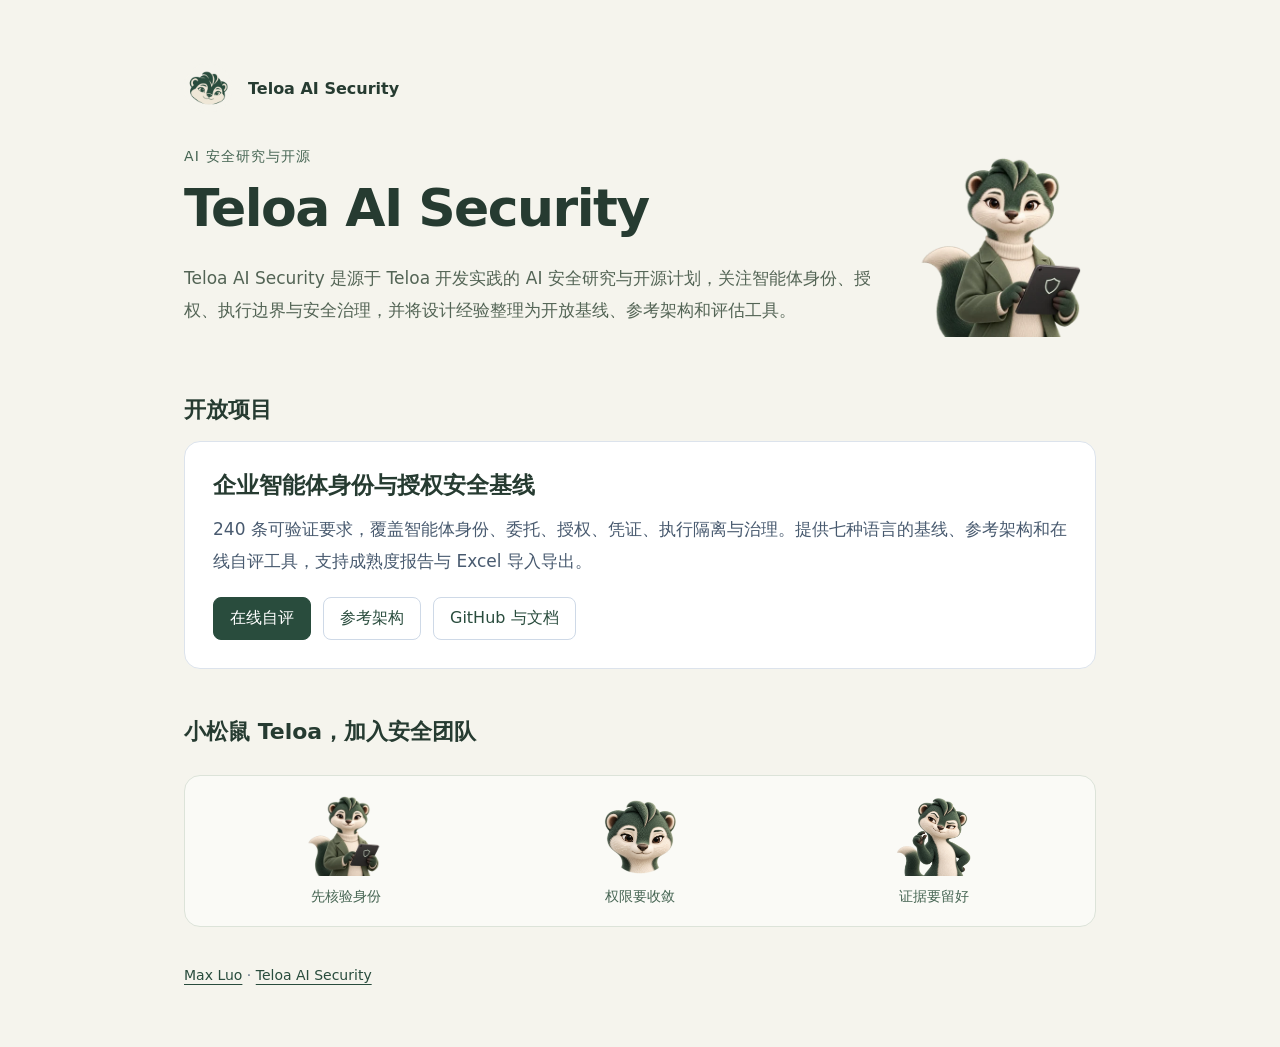
==== index.html @ 51317ce0 "Publish Teloa AI Security public homepage" ====
<!doctype html>
<html lang="zh-CN">
<head>
  <meta charset="utf-8">
  <meta name="viewport" content="width=device-width, initial-scale=1">
  <meta name="author" content="Max Luo · Teloa AI Security">
  <meta name="description" content="源于 Teloa 开发实践的 AI 安全研究与开源计划：开放基线、参考架构和评估工具。">
  <meta http-equiv="Content-Security-Policy" content="default-src 'none'; img-src 'self'; style-src 'unsafe-inline'; base-uri 'none'; form-action 'none'">
  <title>Teloa AI Security · AI 安全研究与开源</title>
  <link rel="icon" type="image/png" href="assets/teloa-avatar.png">
  <style>
    :root { color-scheme: light; font-family: system-ui, -apple-system, BlinkMacSystemFont, "Segoe UI", sans-serif; color: #263b31; background: #f5f4ed; }
    * { box-sizing: border-box; }
    body { margin: 0; }
    main { max-width: 960px; margin: 0 auto; padding: 64px 24px; }
    .eyebrow { color: #466553; font-size: 14px; letter-spacing: .08em; }
    .brand { display: flex; align-items: center; gap: 16px; margin-bottom: 36px; font-weight: 600; }
    .brand img { width: 48px; height: 48px; }
    header { display: grid; grid-template-columns: 1fr 180px; gap: 24px; align-items: center; }
    .companion { width: 180px; height: 180px; object-fit: contain; }
    h1 { margin: 12px 0 24px; font-size: clamp(32px, 6vw, 52px); letter-spacing: -.03em; }
    p { font-size: 17px; line-height: 1.9; margin: 0 0 20px; }
    .intro { max-width: 800px; color: #536455; }
    h2 { margin: 48px 0 16px; font-size: 22px; }
    article { background: white; border: 1px solid #dce3ec; border-radius: 16px; padding: 28px; }
    h3 { margin: 0 0 12px; font-size: 23px; }
    article p { color: #485a6f; }
    nav { display: flex; flex-wrap: wrap; gap: 12px; }
    a { color: #294c3d; text-underline-offset: 4px; }
    nav a { border: 1px solid #ced9e7; border-radius: 8px; padding: 10px 16px; text-decoration: none; }
    nav a:first-child { color: white; background: #294c3d; border-color: #294c3d; }
    .team { display: flex; justify-content: space-around; gap: 12px; margin: 28px 0 0; padding: 20px; border: 1px solid #dce3d9; border-radius: 16px; background: #fafaf6; }
    .team figure { margin: 0; text-align: center; font-size: 14px; color: #466553; }
    .team img { display: block; width: 80px; height: 80px; object-fit: contain; margin: 0 auto 12px; }
    a:focus-visible { outline: 3px solid #7bade5; outline-offset: 4px; }
    footer { margin-top: 40px; font-size: 14px; color: #627286; }
    @media (max-width: 540px) { main { padding: 40px 20px; } article { padding: 22px; } header { grid-template-columns: 1fr; } .companion { width: 120px; height: 120px; } .team { padding: 16px 8px; gap: 4px; } }
  </style>
</head>
<body>
  <main>
    <div class="brand"><img src="assets/teloa-avatar.png" width="48" height="48" alt=""><span>Teloa AI Security</span></div>
    <header>
      <div>
      <div class="eyebrow">AI 安全研究与开源</div>
      <h1>Teloa AI Security</h1>
      <p class="intro">Teloa AI Security 是源于 Teloa 开发实践的 AI 安全研究与开源计划，关注智能体身份、授权、执行边界与安全治理，并将设计经验整理为开放基线、参考架构和评估工具。</p>
      </div><img class="companion" src="assets/teloa-security.webp" width="180" height="180" alt="小松鼠 Teloa，安全团队的品牌伙伴">
    </header>
    <section aria-labelledby="projects">
      <h2 id="projects">开放项目</h2>
      <article>
        <h3>企业智能体身份与授权安全基线</h3>
        <p>240 条可验证要求，覆盖智能体身份、委托、授权、凭证、执行隔离与治理。提供七种语言的基线、参考架构和在线自评工具，支持成熟度报告与 Excel 导入导出。</p>
        <nav aria-label="项目入口">
          <a href="/agent-baseline-assessor/?lang=zh-CN">在线自评</a>
          <a href="/agent-baseline-assessor/architecture.html?lang=zh-CN">参考架构</a>
          <a href="https://github.com/teloa-ai/agent-baseline-assessor">GitHub 与文档</a>
        </nav>
      </article>
    </section>
    <section aria-labelledby="team">
      <h2 id="team">小松鼠 Teloa，加入安全团队</h2>
      <div class="team">
        <figure><img src="assets/teloa-security.webp" width="80" height="80" alt="" loading="lazy"><figcaption>先核验身份</figcaption></figure>
        <figure><img src="assets/teloa-focused.png" width="80" height="80" alt="" loading="lazy"><figcaption>权限要收敛</figcaption></figure>
        <figure><img src="assets/teloa-nailed-it.png" width="80" height="80" alt="" loading="lazy"><figcaption>证据要留好</figcaption></figure>
      </div>
    </section>
    <footer><a href="https://github.com/cybermaxluo">Max Luo</a> · <a href="https://github.com/teloa-ai">Teloa AI Security</a></footer>
  </main>
</body>
</html>
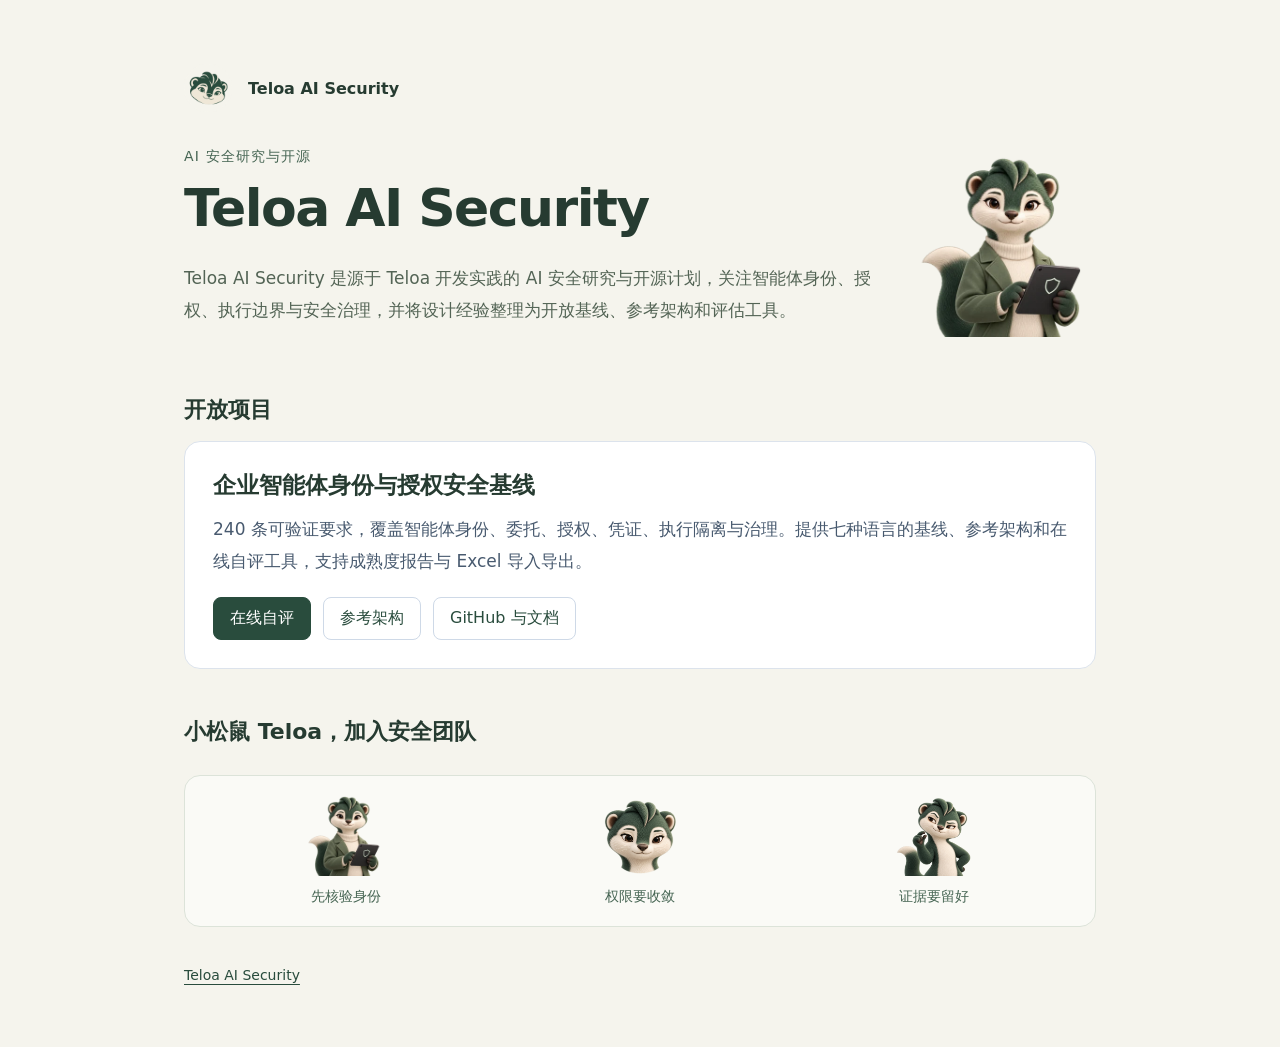
==== commit 0aa53a8f: "Use Teloa AI Security homepage attribution" ====
--- a/index.html
+++ b/index.html
@@ -3,7 +3,7 @@
 <head>
   <meta charset="utf-8">
   <meta name="viewport" content="width=device-width, initial-scale=1">
-  <meta name="author" content="Max Luo · Teloa AI Security">
+  <meta name="author" content="Teloa AI Security">
   <meta name="description" content="源于 Teloa 开发实践的 AI 安全研究与开源计划：开放基线、参考架构和评估工具。">
   <meta http-equiv="Content-Security-Policy" content="default-src 'none'; img-src 'self'; style-src 'unsafe-inline'; base-uri 'none'; form-action 'none'">
   <title>Teloa AI Security · AI 安全研究与开源</title>
@@ -67,7 +67,7 @@
         <figure><img src="assets/teloa-nailed-it.png" width="80" height="80" alt="" loading="lazy"><figcaption>证据要留好</figcaption></figure>
       </div>
     </section>
-    <footer><a href="https://github.com/cybermaxluo">Max Luo</a> · <a href="https://github.com/teloa-ai">Teloa AI Security</a></footer>
+    <footer><a href="https://github.com/teloa-ai">Teloa AI Security</a></footer>
   </main>
 </body>
 </html>
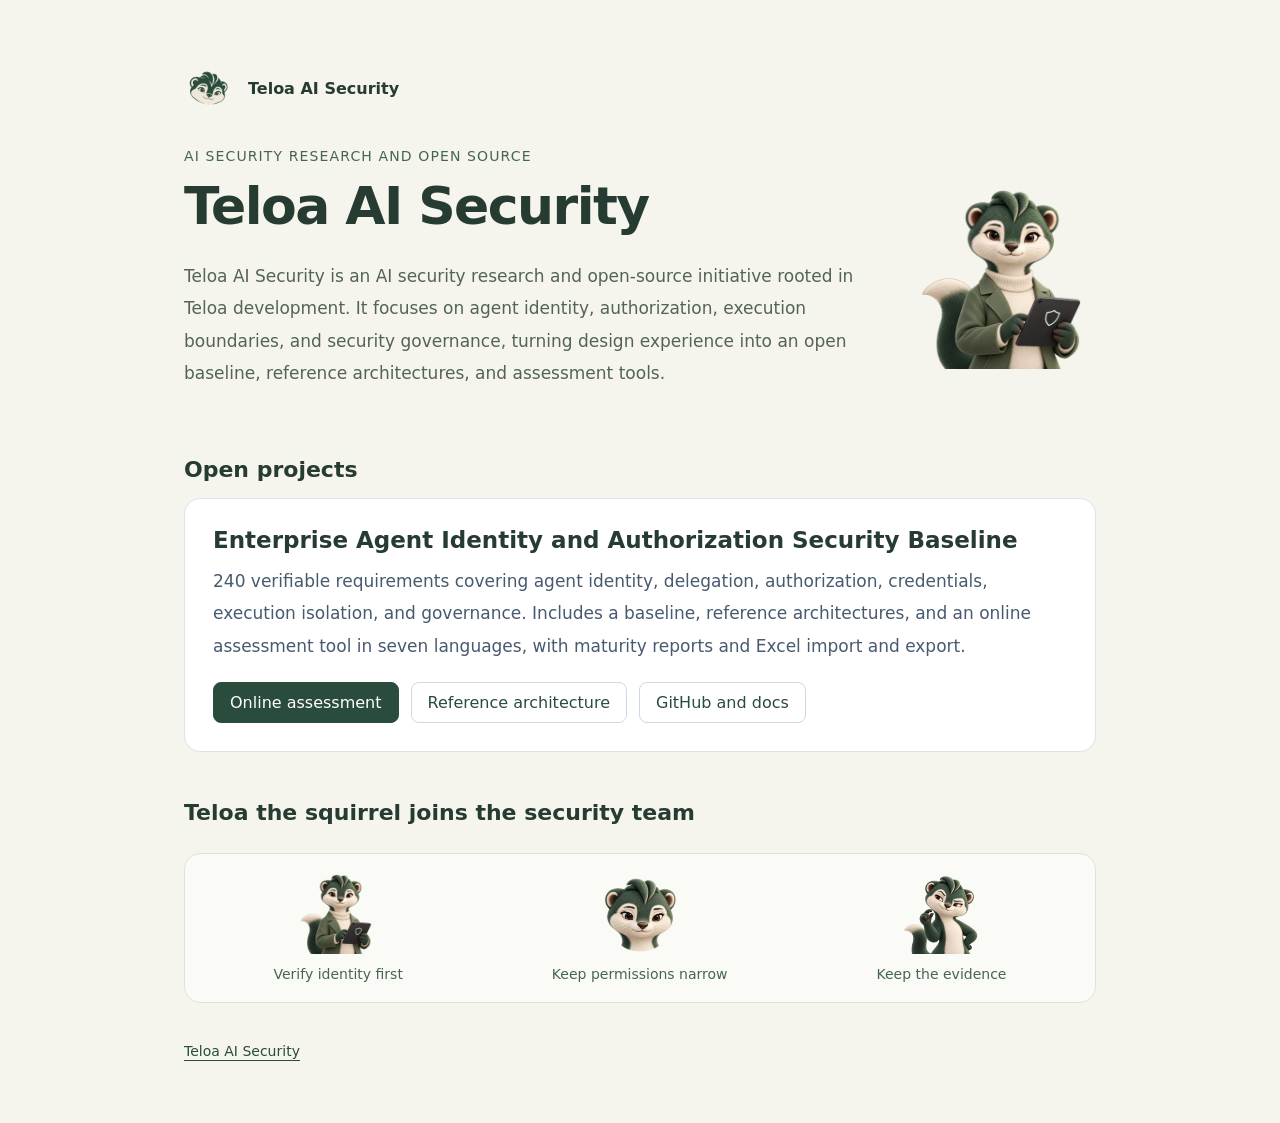
==== commit caa074de: "Present Teloa AI Security in English by default" ====
--- a/index.html
+++ b/index.html
@@ -1,12 +1,12 @@
 <!doctype html>
-<html lang="zh-CN">
+<html lang="en">
 <head>
   <meta charset="utf-8">
   <meta name="viewport" content="width=device-width, initial-scale=1">
   <meta name="author" content="Teloa AI Security">
-  <meta name="description" content="源于 Teloa 开发实践的 AI 安全研究与开源计划：开放基线、参考架构和评估工具。">
+  <meta name="description" content="AI security research and open source rooted in Teloa development: an open baseline, reference architectures, and assessment tools.">
   <meta http-equiv="Content-Security-Policy" content="default-src 'none'; img-src 'self'; style-src 'unsafe-inline'; base-uri 'none'; form-action 'none'">
-  <title>Teloa AI Security · AI 安全研究与开源</title>
+  <title>Teloa AI Security · AI Security Research and Open Source</title>
   <link rel="icon" type="image/png" href="assets/teloa-avatar.png">
   <style>
     :root { color-scheme: light; font-family: system-ui, -apple-system, BlinkMacSystemFont, "Segoe UI", sans-serif; color: #263b31; background: #f5f4ed; }
@@ -42,29 +42,29 @@
     <div class="brand"><img src="assets/teloa-avatar.png" width="48" height="48" alt=""><span>Teloa AI Security</span></div>
     <header>
       <div>
-      <div class="eyebrow">AI 安全研究与开源</div>
+      <div class="eyebrow">AI SECURITY RESEARCH AND OPEN SOURCE</div>
       <h1>Teloa AI Security</h1>
-      <p class="intro">Teloa AI Security 是源于 Teloa 开发实践的 AI 安全研究与开源计划，关注智能体身份、授权、执行边界与安全治理，并将设计经验整理为开放基线、参考架构和评估工具。</p>
-      </div><img class="companion" src="assets/teloa-security.webp" width="180" height="180" alt="小松鼠 Teloa，安全团队的品牌伙伴">
+      <p class="intro">Teloa AI Security is an AI security research and open-source initiative rooted in Teloa development. It focuses on agent identity, authorization, execution boundaries, and security governance, turning design experience into an open baseline, reference architectures, and assessment tools.</p>
+      </div><img class="companion" src="assets/teloa-security.webp" width="180" height="180" alt="Teloa the squirrel, the security team's brand companion">
     </header>
     <section aria-labelledby="projects">
-      <h2 id="projects">开放项目</h2>
+      <h2 id="projects">Open projects</h2>
       <article>
-        <h3>企业智能体身份与授权安全基线</h3>
-        <p>240 条可验证要求，覆盖智能体身份、委托、授权、凭证、执行隔离与治理。提供七种语言的基线、参考架构和在线自评工具，支持成熟度报告与 Excel 导入导出。</p>
-        <nav aria-label="项目入口">
-          <a href="/agent-baseline-assessor/?lang=zh-CN">在线自评</a>
-          <a href="/agent-baseline-assessor/architecture.html?lang=zh-CN">参考架构</a>
-          <a href="https://github.com/teloa-ai/agent-baseline-assessor">GitHub 与文档</a>
+        <h3>Enterprise Agent Identity and Authorization Security Baseline</h3>
+        <p>240 verifiable requirements covering agent identity, delegation, authorization, credentials, execution isolation, and governance. Includes a baseline, reference architectures, and an online assessment tool in seven languages, with maturity reports and Excel import and export.</p>
+        <nav aria-label="Project links">
+          <a href="/agent-baseline-assessor/?lang=en">Online assessment</a>
+          <a href="/agent-baseline-assessor/01-standard/diagrams/?lang=en">Reference architecture</a>
+          <a href="https://github.com/teloa-ai/agent-baseline-assessor">GitHub and docs</a>
         </nav>
       </article>
     </section>
     <section aria-labelledby="team">
-      <h2 id="team">小松鼠 Teloa，加入安全团队</h2>
+      <h2 id="team">Teloa the squirrel joins the security team</h2>
       <div class="team">
-        <figure><img src="assets/teloa-security.webp" width="80" height="80" alt="" loading="lazy"><figcaption>先核验身份</figcaption></figure>
-        <figure><img src="assets/teloa-focused.png" width="80" height="80" alt="" loading="lazy"><figcaption>权限要收敛</figcaption></figure>
-        <figure><img src="assets/teloa-nailed-it.png" width="80" height="80" alt="" loading="lazy"><figcaption>证据要留好</figcaption></figure>
+        <figure><img src="assets/teloa-security.webp" width="80" height="80" alt="" loading="lazy"><figcaption>Verify identity first</figcaption></figure>
+        <figure><img src="assets/teloa-focused.png" width="80" height="80" alt="" loading="lazy"><figcaption>Keep permissions narrow</figcaption></figure>
+        <figure><img src="assets/teloa-nailed-it.png" width="80" height="80" alt="" loading="lazy"><figcaption>Keep the evidence</figcaption></figure>
       </div>
     </section>
     <footer><a href="https://github.com/teloa-ai">Teloa AI Security</a></footer>
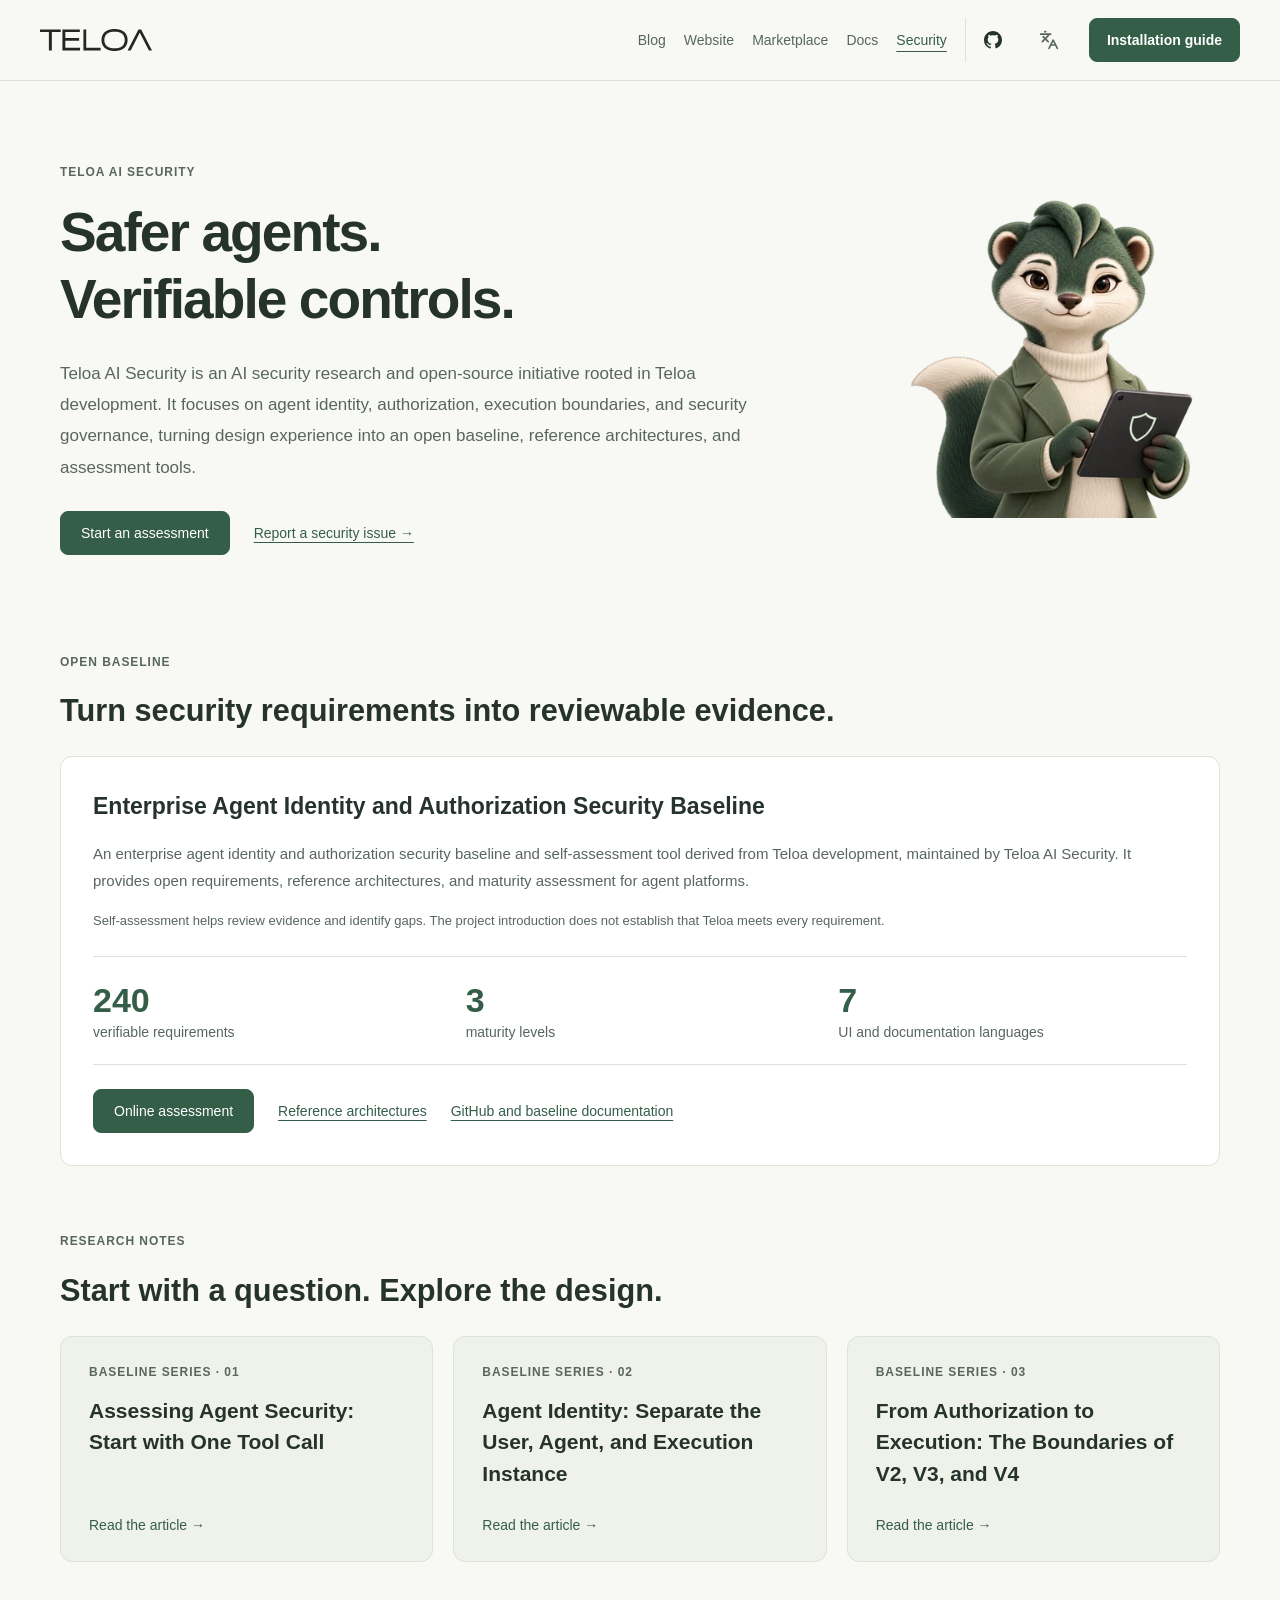
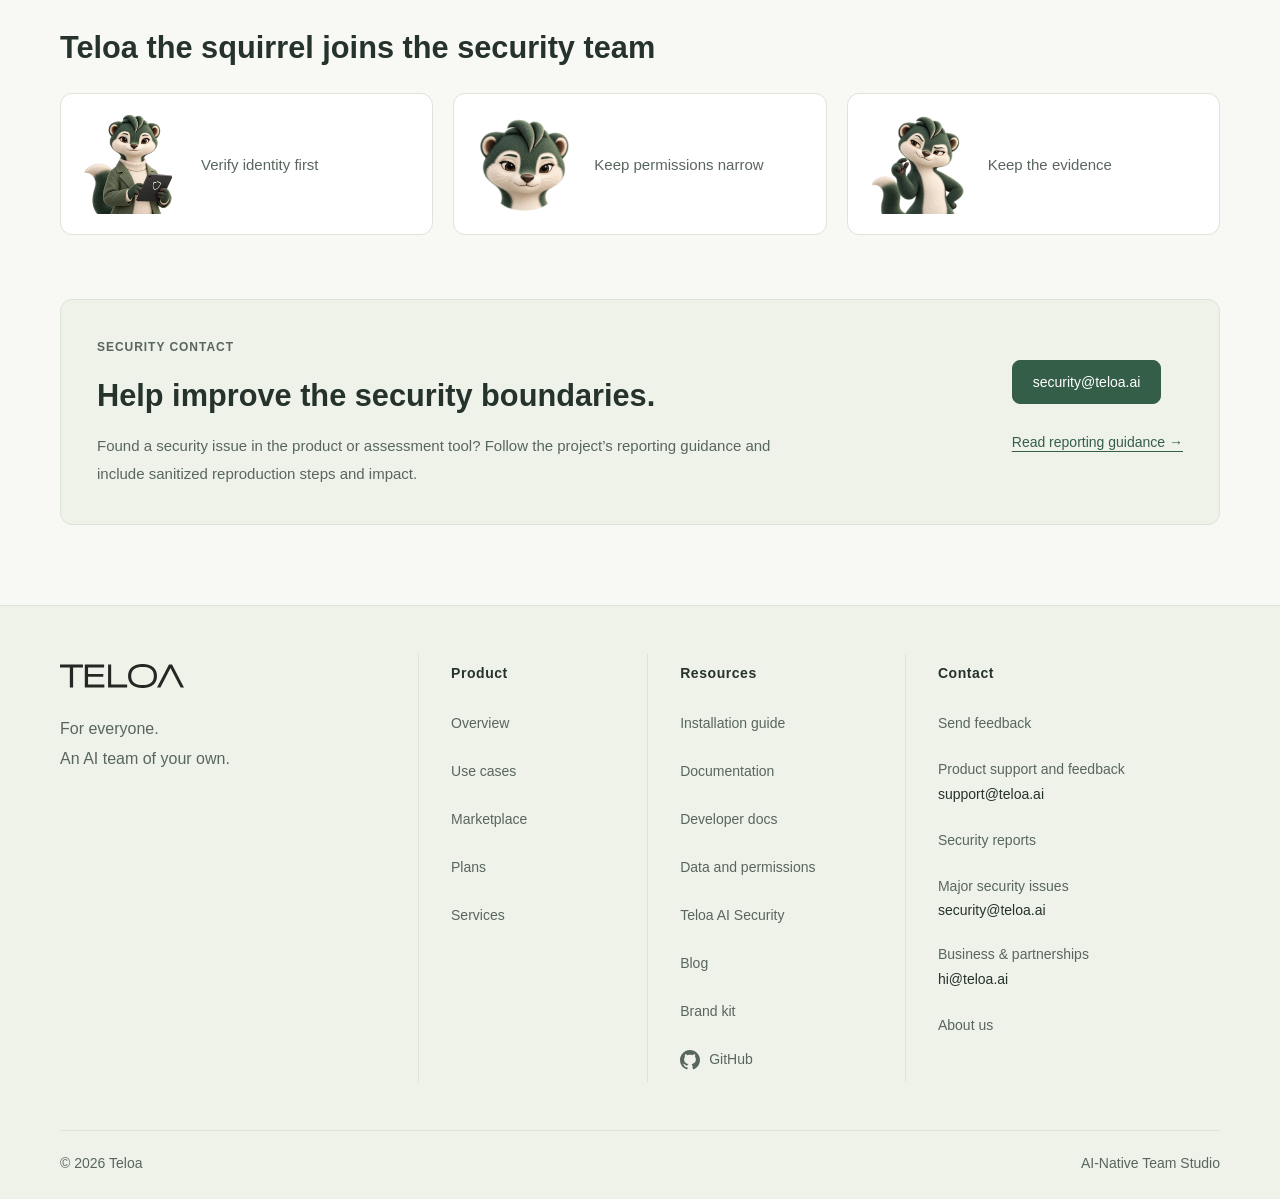
==== commit 0a7157c9: "feat: publish the bilingual Teloa AI Security hub" ====
--- a/index.html
+++ b/index.html
@@ -1,73 +1,6 @@
 <!doctype html>
-<html lang="en">
-<head>
-  <meta charset="utf-8">
-  <meta name="viewport" content="width=device-width, initial-scale=1">
-  <meta name="author" content="Teloa AI Security">
-  <meta name="description" content="AI security research and open source rooted in Teloa development: an open baseline, reference architectures, and assessment tools.">
-  <meta http-equiv="Content-Security-Policy" content="default-src 'none'; img-src 'self'; style-src 'unsafe-inline'; base-uri 'none'; form-action 'none'">
-  <title>Teloa AI Security · AI Security Research and Open Source</title>
-  <link rel="icon" type="image/png" href="assets/teloa-avatar.png">
-  <style>
-    :root { color-scheme: light; font-family: system-ui, -apple-system, BlinkMacSystemFont, "Segoe UI", sans-serif; color: #263b31; background: #f5f4ed; }
-    * { box-sizing: border-box; }
-    body { margin: 0; }
-    main { max-width: 960px; margin: 0 auto; padding: 64px 24px; }
-    .eyebrow { color: #466553; font-size: 14px; letter-spacing: .08em; }
-    .brand { display: flex; align-items: center; gap: 16px; margin-bottom: 36px; font-weight: 600; }
-    .brand img { width: 48px; height: 48px; }
-    header { display: grid; grid-template-columns: 1fr 180px; gap: 24px; align-items: center; }
-    .companion { width: 180px; height: 180px; object-fit: contain; }
-    h1 { margin: 12px 0 24px; font-size: clamp(32px, 6vw, 52px); letter-spacing: -.03em; }
-    p { font-size: 17px; line-height: 1.9; margin: 0 0 20px; }
-    .intro { max-width: 800px; color: #536455; }
-    h2 { margin: 48px 0 16px; font-size: 22px; }
-    article { background: white; border: 1px solid #dce3ec; border-radius: 16px; padding: 28px; }
-    h3 { margin: 0 0 12px; font-size: 23px; }
-    article p { color: #485a6f; }
-    nav { display: flex; flex-wrap: wrap; gap: 12px; }
-    a { color: #294c3d; text-underline-offset: 4px; }
-    nav a { border: 1px solid #ced9e7; border-radius: 8px; padding: 10px 16px; text-decoration: none; }
-    nav a:first-child { color: white; background: #294c3d; border-color: #294c3d; }
-    .team { display: flex; justify-content: space-around; gap: 12px; margin: 28px 0 0; padding: 20px; border: 1px solid #dce3d9; border-radius: 16px; background: #fafaf6; }
-    .team figure { margin: 0; text-align: center; font-size: 14px; color: #466553; }
-    .team img { display: block; width: 80px; height: 80px; object-fit: contain; margin: 0 auto 12px; }
-    a:focus-visible { outline: 3px solid #7bade5; outline-offset: 4px; }
-    footer { margin-top: 40px; font-size: 14px; color: #627286; }
-    @media (max-width: 540px) { main { padding: 40px 20px; } article { padding: 22px; } header { grid-template-columns: 1fr; } .companion { width: 120px; height: 120px; } .team { padding: 16px 8px; gap: 4px; } }
-  </style>
-</head>
-<body>
-  <main>
-    <div class="brand"><img src="assets/teloa-avatar.png" width="48" height="48" alt=""><span>Teloa AI Security</span></div>
-    <header>
-      <div>
-      <div class="eyebrow">AI SECURITY RESEARCH AND OPEN SOURCE</div>
-      <h1>Teloa AI Security</h1>
-      <p class="intro">Teloa AI Security is an AI security research and open-source initiative rooted in Teloa development. It focuses on agent identity, authorization, execution boundaries, and security governance, turning design experience into an open baseline, reference architectures, and assessment tools.</p>
-      </div><img class="companion" src="assets/teloa-security.webp" width="180" height="180" alt="Teloa the squirrel, the security team's brand companion">
-    </header>
-    <section aria-labelledby="projects">
-      <h2 id="projects">Open projects</h2>
-      <article>
-        <h3>Enterprise Agent Identity and Authorization Security Baseline</h3>
-        <p>240 verifiable requirements covering agent identity, delegation, authorization, credentials, execution isolation, and governance. Includes a baseline, reference architectures, and an online assessment tool in seven languages, with maturity reports and Excel import and export.</p>
-        <nav aria-label="Project links">
-          <a href="/agent-baseline-assessor/?lang=en">Online assessment</a>
-          <a href="/agent-baseline-assessor/01-standard/diagrams/?lang=en">Reference architecture</a>
-          <a href="https://github.com/teloa-ai/agent-baseline-assessor">GitHub and docs</a>
-        </nav>
-      </article>
-    </section>
-    <section aria-labelledby="team">
-      <h2 id="team">Teloa the squirrel joins the security team</h2>
-      <div class="team">
-        <figure><img src="assets/teloa-security.webp" width="80" height="80" alt="" loading="lazy"><figcaption>Verify identity first</figcaption></figure>
-        <figure><img src="assets/teloa-focused.png" width="80" height="80" alt="" loading="lazy"><figcaption>Keep permissions narrow</figcaption></figure>
-        <figure><img src="assets/teloa-nailed-it.png" width="80" height="80" alt="" loading="lazy"><figcaption>Keep the evidence</figcaption></figure>
-      </div>
-    </section>
-    <footer><a href="https://github.com/teloa-ai">Teloa AI Security</a></footer>
-  </main>
-</body>
-</html>
+<html lang="en"><head><meta charset="utf-8"><meta name="viewport" content="width=device-width,initial-scale=1"><meta name="author" content="Teloa AI Security"><meta name="description" content="AI security research rooted in Teloa development: open baselines, reference architectures, assessment tools, and vulnerability reporting."><meta http-equiv="Content-Security-Policy" content="default-src 'none'; img-src 'self'; script-src 'self'; style-src 'self'; base-uri 'none'; form-action 'none'"><title>Teloa AI Security · AI Security Research and Open Source</title><link rel="canonical" href="https://security.teloa.ai/"><link rel="alternate" hreflang="en" href="https://security.teloa.ai/?lang=en"><link rel="alternate" hreflang="zh-CN" href="https://security.teloa.ai/?lang=zh-CN"><link rel="alternate" hreflang="x-default" href="https://security.teloa.ai/"><link rel="icon" type="image/png" href="assets/teloa-avatar.png"><link rel="stylesheet" href="assets/site-chrome.css"><link rel="stylesheet" href="assets/security-tokens.css"><link rel="stylesheet" href="assets/security.css"><script defer src="assets/site-chrome.js"></script><script defer src="assets/security.js"></script></head><body data-security-page="home" data-site-locales="en,zh-CN"><a class="security-skip" href="#main">Skip to content / 跳到正文</a><div class="teloa-site-chrome" id="teloa-site-header"></div><main id="main" class="security-main"><section class="security-hero"><div><p class="eyebrow">TELOA AI SECURITY</p><h1>Safer agents.<br>Verifiable controls.</h1><p class="intro">Teloa AI Security is an AI security research and open-source initiative rooted in Teloa development. It focuses on agent identity, authorization, execution boundaries, and security governance, turning design experience into an open baseline, reference architectures, and assessment tools.</p><div class="security-actions"><a class="security-button" href="/agent-baseline-assessor/?lang=en">Start an assessment</a><a href="/report/?lang=en">Report a security issue →</a></div></div><img class="security-hero-art" src="assets/teloa-security.webp" width="360" height="360" alt=""></section>
+ <section class="security-section" aria-labelledby="projects"><div class="section-heading"><p class="eyebrow">OPEN BASELINE</p><h2 id="projects">Turn security requirements into reviewable evidence.</h2></div><article class="security-project"><div><h3>Enterprise Agent Identity and Authorization Security Baseline</h3><p>An enterprise agent identity and authorization security baseline and self-assessment tool derived from Teloa development, maintained by Teloa AI Security. It provides open requirements, reference architectures, and maturity assessment for agent platforms.</p><p class="security-note">Self-assessment helps review evidence and identify gaps. The project introduction does not establish that Teloa meets every requirement.</p></div><dl class="security-counts"><div><dt>240</dt><dd>verifiable requirements</dd></div><div><dt>3</dt><dd>maturity levels</dd></div><div><dt>7</dt><dd>UI and documentation languages</dd></div></dl><div class="security-actions"><a class="security-button" href="/agent-baseline-assessor/?lang=en">Online assessment</a><a href="/agent-baseline-assessor/01-standard/diagrams/?lang=en">Reference architectures</a><a href="https://github.com/teloa-ai/agent-baseline-assessor">GitHub and baseline documentation</a></div></article></section>
+ <section class="security-section" aria-labelledby="research"><div class="section-heading"><p class="eyebrow">RESEARCH NOTES</p><h2 id="research">Start with a question. Explore the design.</h2></div><div class="security-story-grid"><a class="security-story" href="https://www.teloa.ai/en/blog/agent-security-baseline-overview/"><span class="eyebrow">BASELINE SERIES · 01</span><h3>Assessing Agent Security: Start with One Tool Call</h3><span class="story-link">Read the article →</span></a><a class="security-story" href="https://www.teloa.ai/en/blog/agent-identity/"><span class="eyebrow">BASELINE SERIES · 02</span><h3>Agent Identity: Separate the User, Agent, and Execution Instance</h3><span class="story-link">Read the article →</span></a><a class="security-story" href="https://www.teloa.ai/en/blog/agent-authorization-boundaries/"><span class="eyebrow">BASELINE SERIES · 03</span><h3>From Authorization to Execution: The Boundaries of V2, V3, and V4</h3><span class="story-link">Read the article →</span></a></div></section>
+ <section class="security-section" aria-labelledby="team"><div class="section-heading"><h2 id="team">Teloa the squirrel joins the security team</h2></div><div class="security-team"><figure><img src="assets/teloa-security.webp" width="100" height="100" alt="" loading="lazy"><figcaption>Verify identity first</figcaption></figure><figure><img src="assets/teloa-focused.png" width="100" height="100" alt="" loading="lazy"><figcaption>Keep permissions narrow</figcaption></figure><figure><img src="assets/teloa-nailed-it.png" width="100" height="100" alt="" loading="lazy"><figcaption>Keep the evidence</figcaption></figure></div></section>
+ <section class="security-contact"><div><p class="eyebrow">SECURITY CONTACT</p><h2>Help improve the security boundaries.</h2><p>Found a security issue in the product or assessment tool? Follow the project’s reporting guidance and include sanitized reproduction steps and impact.</p></div><div class="security-actions"><a class="security-button" href="mailto:security@teloa.ai">security@teloa.ai</a><a href="/report/?lang=en">Read reporting guidance →</a></div></section></main><div class="teloa-site-chrome" id="teloa-site-footer"></div></body></html>
--- a/assets/site-chrome.css
+++ b/assets/site-chrome.css
@@ -0,0 +1,113 @@
+/* Public Teloa navigation and footer. */
+.teloa-site-chrome{--te-color-green-700:#355e49; --te-color-green-800:#284b39;
+ --te-color-neutral-900:#26322c; --te-color-neutral-600:#59665e;
+ --te-color-neutral-200:#dce3d9; --te-color-paper:#f8f9f5;
+ --te-color-sage:#eef2e9; --te-color-green-100:#eaf0e5;
+ --te-brand:var(--te-color-green-700); --te-brand-hover:var(--te-color-green-800);
+ --te-text:var(--te-color-neutral-900); --te-muted:var(--te-color-neutral-600);
+ --te-border:var(--te-color-neutral-200); --te-subtle:var(--te-color-sage);
+ --te-soft:var(--te-color-green-100); --te-paper:var(--te-color-paper);
+ --te-font:Inter,"Helvetica Neue","PingFang SC","Microsoft YaHei",Arial,sans-serif;
+ --te-radius:8px; --te-target:44px;}
+.dark .teloa-site-chrome{--te-brand:#a7d3b8; --te-brand-hover:#c3e4ce; --te-text:#e5ebe7;
+ --te-muted:#abb9ae; --te-border:#35433a; --te-subtle:#19221c; --te-soft:#20392b; --te-paper:#151b18;}
+
+.teloa-site-chrome{--paper:var(--te-paper);--ink:var(--te-text);--muted:var(--te-muted);--line:var(--te-border);--green:var(--te-brand);--green-hover:var(--te-brand-hover);--green-soft:var(--te-soft);--text-small:14px;font:16px/1.75 var(--te-font);color:var(--te-text);background:var(--te-paper);text-align:left}
+.teloa-site-chrome,.teloa-site-chrome *{box-sizing:border-box}
+.teloa-site-chrome#teloa-site-header{position:sticky;top:0;z-index:40}
+.teloa-site-chrome a{color:inherit;text-decoration:none}
+.teloa-site-chrome button,.teloa-site-chrome summary{font:inherit;color:inherit;cursor:pointer}
+.teloa-site-chrome button{border:0;background:none}
+.teloa-site-chrome .brand{font:inherit;color:inherit}
+.teloa-site-chrome img{display:block;max-width:100%;height:auto;margin:0;padding:0;border:0;border-radius:0;box-shadow:none;object-fit:contain}
+.teloa-site-chrome [hidden]{display:none!important}
+.teloa-site-chrome :is(a,button,summary):focus-visible{outline:2px solid var(--te-brand);outline-offset:5px}
+.teloa-site-chrome .ui-icon{width: 20px; height: 20px; flex: 0 0 auto;}
+.teloa-site-chrome .action-icon{width: 18px; height: 18px;}
+.teloa-site-chrome .github-mark{color: var(--ink);}
+.teloa-site-chrome .button{display: inline-flex; align-items: center; justify-content: center; min-height: 48px; padding: 12px 22px; border: 1px solid var(--green); border-radius: 8px; background: var(--green); color: #fff; font-size: var(--text-small); font-weight: 550; line-height: 1.5; transition: background .18s, box-shadow .18s;}
+.teloa-site-chrome .button:hover{background: var(--green-hover); box-shadow: 0 3px 8px #243d3018;}
+.teloa-site-chrome .button:active{box-shadow: none; background: #203e2e;}
+.teloa-site-chrome .button-small{min-height: 44px; padding: 10px 17px; font-size: var(--text-small);}
+.teloa-site-chrome .icon-button{display: grid; place-items: center; min-width: 44px; min-height: 44px; padding: 0; border: 0; border-radius: 8px; background: none; font-size: 26px; line-height: 1;}
+.teloa-site-chrome .icon-button:hover{background: var(--green-soft);}
+.teloa-site-chrome .site-header{position: sticky; top: 0; z-index: 20; background: var(--paper); border-bottom: 1px solid var(--line);}
+.teloa-site-chrome .nav-wrap{max-width: 1320px; margin: auto; padding: 18px 40px; display: flex; align-items: center; justify-content: space-between; gap: 24px;}
+.teloa-site-chrome .brand{display: inline-flex; align-items: center; gap: 18px; min-height: 44px;}
+.teloa-site-chrome .brand img{width: 112px; height: auto;}
+.teloa-site-chrome .brand > span{border-left: 1px solid #bdc8b8; padding-left: 18px; font-size: var(--text-small); letter-spacing: .25px; color: var(--muted); white-space: nowrap;}
+.teloa-site-chrome #teloa-main-nav{display: flex; align-items: center; gap: 18px;}
+.teloa-site-chrome #teloa-main-nav > a{display: inline-flex; align-items: center; min-height: 44px; font-size: var(--text-small); color: var(--muted); transition: color .18s;}
+.teloa-site-chrome #teloa-main-nav > a:hover{color: var(--ink);}
+.teloa-site-chrome #teloa-main-nav > .nav-github{min-width: 44px; padding-left: 18px; border-left: 1px solid var(--line); color: var(--ink);}
+.teloa-site-chrome #teloa-main-nav .nav-github .github-mark{color: currentColor;}
+.teloa-site-chrome #teloa-main-nav > a[aria-current="page"]{color: var(--green); text-decoration: underline; text-underline-offset: 6px;}
+.teloa-site-chrome #teloa-main-nav > .button,.teloa-site-chrome #teloa-main-nav > .button:hover{color: #fff;}
+.teloa-site-chrome .menu-toggle{display: none;}
+.teloa-site-chrome .language-menu{position: relative;}
+.teloa-site-chrome .language-menu > summary{display: flex; align-items: center; justify-content: center; width: 44px; height: 44px; border-radius: 8px; color: var(--muted);}
+.teloa-site-chrome .language-menu > summary:hover,.teloa-site-chrome .language-menu[open] > summary{color: var(--ink); background: var(--green-soft);}
+.teloa-site-chrome .language-options{position: absolute; top: calc(100% + 8px); right: 0; z-index: 30; min-width: 150px; padding: 6px; border: 1px solid var(--line); border-radius: 10px; background: var(--paper); box-shadow: 0 8px 24px #25381b14;}
+.teloa-site-chrome .language-options a{display: flex; align-items: center; min-height: 40px; padding: 8px 12px; border-radius: 6px; color: var(--ink); font-size: var(--text-small); white-space: nowrap;}
+.teloa-site-chrome .language-options a:hover,.teloa-site-chrome .language-options a[aria-current]{background: var(--green-soft); color: var(--green);}
+@media (max-width: 1100px){.teloa-site-chrome .site-header .brand > span{display: none;}
+.teloa-site-chrome #teloa-main-nav{gap: 20px;}
+}
+@media (max-width: 1280px){.teloa-site-chrome .site-header .brand > span{display: none;}
+}
+@media (max-width: 1100px){.teloa-site-chrome .nav-wrap{padding: 16px 30px;}
+.teloa-site-chrome .site-header .brand > span{display: block;}
+.teloa-site-chrome .menu-toggle{display: flex; flex-direction: column; align-items: center; justify-content: center; gap: 6px;}
+.teloa-site-chrome .menu-toggle span{display: block; width: 20px; height: 1px; background: var(--ink); transition: transform .18s;}
+.teloa-site-chrome .menu-toggle[aria-expanded="true"] span:first-child{transform: translateY(3.5px) rotate(45deg);}
+.teloa-site-chrome .menu-toggle[aria-expanded="true"] span:last-child{transform: translateY(-3.5px) rotate(-45deg);}
+.teloa-site-chrome #teloa-main-nav{display: none; position: absolute; top: 100%; left: 0; right: 0; max-height: calc(100dvh - 100%); overflow-y: auto; overscroll-behavior: contain; padding: 12px 30px 24px; border-bottom: 1px solid var(--line); background: var(--paper); flex-direction: column; align-items: stretch; gap: 4px; box-shadow: 0 12px 24px #25381b08;}
+.teloa-site-chrome #teloa-main-nav.open{display: flex;}
+.teloa-site-chrome #teloa-main-nav > a{min-height: 44px; padding: 9px 0; font-size: var(--text-small);}
+.teloa-site-chrome #teloa-main-nav > .nav-github{margin-top: 8px; padding: 10px 0 4px; border-left: 0; border-top: 1px solid var(--line);}
+.teloa-site-chrome #teloa-main-nav > .button{margin-top: 8px;}
+.teloa-site-chrome .language-menu{align-self: flex-start;}
+.teloa-site-chrome .language-options{position: static; margin-top: 4px; box-shadow: none;}
+}
+@media (max-width: 650px){.teloa-site-chrome .nav-wrap{padding: 13px 22px;}
+.teloa-site-chrome .site-header .brand > span{display: none;}
+.teloa-site-chrome .brand img{width: 106px;}
+.teloa-site-chrome #teloa-main-nav{padding-inline: 22px;}
+}
+@media(min-width:761px) and (max-width:1180px){.teloa-site-chrome .brand>span{display:none}
+}
+.teloa-site-chrome .site-footer{container-type: inline-size; container-name: teloa-footer; font-family: var(--te-font); color: var(--te-muted); line-height: 1.75; border-top: 1px solid var(--te-border); background: var(--te-subtle);}
+.teloa-site-chrome .site-footer .section-shell{max-width: 1240px; margin-inline: auto; padding-inline: 40px;}
+.teloa-site-chrome .site-footer .brand{display: inline-flex; align-items: center; min-height: var(--te-target);}
+.teloa-site-chrome .site-footer .brand img{height: auto;}
+.dark .teloa-site-chrome .site-footer .brand img{filter: brightness(0) invert(1);}
+.teloa-site-chrome .footer-grid{display: grid; grid-template-columns: minmax(0, 1.25fr) minmax(0, .8fr) minmax(0, .9fr) minmax(0, 1.1fr); padding-block: 48px;}
+.teloa-site-chrome .footer-brand{display: flex; flex-direction: column; align-items: flex-start; min-width: 0; padding-right: 36px;}
+.teloa-site-chrome .footer-brand .brand img{width: 124px;}
+.teloa-site-chrome .footer-slogan{margin: 16px 0 0; font-size: 16px; line-height: 1.9;}
+.teloa-site-chrome .footer-column .footer-github{gap: 9px;}
+.teloa-site-chrome .footer-github .github-mark{width: 20px; height: 20px; color: currentColor;}
+.teloa-site-chrome .footer-column{min-width: 0; padding-left: 32px; border-left: 1px solid var(--te-border);}
+.teloa-site-chrome .footer-column h2{margin: 9px 0 18px; font-size: 14px; font-weight: 600; line-height: 1.5; letter-spacing: .04em; text-wrap: wrap; color: var(--te-text);}
+.teloa-site-chrome .footer-column ul{display: flex; flex-direction: column; gap: 4px; list-style: none; padding: 0; margin: 0;}
+.teloa-site-chrome .footer-column a{display: inline-flex; align-items: center; min-height: 44px; max-width: 100%; padding-block: 8px; font-size: 14px; line-height: 1.7; color: var(--te-muted); overflow-wrap: anywhere;}
+.teloa-site-chrome .footer-column a{transition: color .18s;}
+.teloa-site-chrome .footer-column a:hover{color: var(--te-brand); text-decoration: underline; text-underline-offset: 4px;}
+.teloa-site-chrome .footer-column .footer-email{flex-direction: column; align-items: flex-start; gap: 1px;}
+.teloa-site-chrome .footer-address{color: var(--te-text);}
+.teloa-site-chrome .footer-bottom{display: flex; justify-content: space-between; flex-wrap: wrap; gap: 8px 24px; padding-block: 20px 24px; border-top: 1px solid var(--te-border); font-size: 14px; color: var(--te-muted);}
+@container teloa-footer (max-width: 960px){.teloa-site-chrome .footer-grid{grid-template-columns: minmax(0, 1fr) minmax(0, 1fr) minmax(0, 1.3fr); row-gap: 32px; padding-block: 36px;}
+.teloa-site-chrome .footer-brand{grid-column: 1 / -1; padding: 0 0 28px; border-bottom: 1px solid var(--te-border);}
+.teloa-site-chrome .footer-product{border-left: 0; padding-left: 0;}
+.teloa-site-chrome .footer-column{padding-right: 16px;}
+.teloa-site-chrome .footer-contact{padding-right: 0;}
+}
+@container teloa-footer (max-width: 640px){.teloa-site-chrome .footer-grid{grid-template-columns: repeat(2, minmax(0, 1fr)); gap: 28px 20px; padding-block: 32px;}
+.teloa-site-chrome .footer-brand{padding-bottom: 24px;}
+.teloa-site-chrome .footer-column{padding: 0; border-left: 0;}
+.teloa-site-chrome .footer-column h2{margin: 0 0 12px;}
+.teloa-site-chrome .footer-contact{grid-column: 1 / -1; border-top: 1px solid var(--te-border); padding-top: 24px;}
+.teloa-site-chrome .footer-bottom{padding-block: 18px 24px;}
+}
+@container teloa-footer (max-width: 640px){.teloa-site-chrome .site-footer .section-shell{padding-inline: 24px;}
+}
--- a/assets/security-tokens.css
+++ b/assets/security-tokens.css
@@ -0,0 +1,14 @@
+:root {
+ --te-color-green-700:#355e49; --te-color-green-800:#284b39;
+ --te-color-neutral-900:#26322c; --te-color-neutral-600:#59665e;
+ --te-color-neutral-200:#dce3d9; --te-color-paper:#f8f9f5;
+ --te-color-sage:#eef2e9; --te-color-green-100:#eaf0e5;
+ --te-brand:var(--te-color-green-700); --te-brand-hover:var(--te-color-green-800);
+ --te-text:var(--te-color-neutral-900); --te-muted:var(--te-color-neutral-600);
+ --te-border:var(--te-color-neutral-200); --te-subtle:var(--te-color-sage);
+ --te-soft:var(--te-color-green-100); --te-paper:var(--te-color-paper);
+ --te-font:Inter,"Helvetica Neue","PingFang SC","Microsoft YaHei",Arial,sans-serif;
+ --te-radius:8px; --te-target:44px;
+}
+.dark { --te-brand:#a7d3b8; --te-brand-hover:#c3e4ce; --te-text:#e5ebe7;
+ --te-muted:#abb9ae; --te-border:#35433a; --te-subtle:#19221c; --te-soft:#20392b; --te-paper:#151b18; }
--- a/assets/security.css
+++ b/assets/security.css
@@ -0,0 +1,7 @@
+:root{color-scheme:light;font-family:var(--te-font);color:var(--te-text);background:var(--te-paper)}
+*{box-sizing:border-box}body{margin:0}a{color:var(--te-brand);text-underline-offset:4px}a:focus-visible{outline:3px solid var(--te-brand);outline-offset:4px}
+.security-main{max-width:1240px;margin:0 auto;padding:64px 40px 80px}.eyebrow{font-size:12px;font-weight:600;letter-spacing:.08em;color:var(--te-muted);margin:0 0 16px}.security-main h1{font-size:clamp(36px,4.3vw,58px);line-height:1.22;letter-spacing:-.035em;margin:0 0 24px}.security-main h2{font-size:clamp(24px,2.4vw,32px);line-height:1.4;margin:0}.security-main h3{font-size:23px;line-height:1.5;margin:0 0 16px}.security-main p{line-height:1.85}.security-main .intro{font-size:17px;color:var(--te-muted);max-width:720px;margin:0 0 28px}.security-hero{display:grid;grid-template-columns:minmax(0,1fr) 320px;gap:48px;align-items:center;padding:16px 0 32px}.security-hero-art{width:100%;height:auto;object-fit:contain}.security-actions{display:flex;flex-wrap:wrap;align-items:center;gap:16px 24px}.security-actions a{display:inline-flex;align-items:center;min-height:44px;font-size:14px}.security-button{display:inline-flex;align-items:center;justify-content:center;min-height:44px;background:var(--te-brand);color:white;border:1px solid var(--te-brand);border-radius:var(--te-radius);padding:12px 20px;text-decoration:none;font-size:14px}.security-button:hover{background:var(--te-brand-hover)}
+.security-section{padding-top:64px}.section-heading{margin-bottom:24px}.security-project{padding:32px;background:#fff;border:1px solid var(--te-border);border-radius:12px;min-width:0}.security-project p,.security-project li{font-size:15px;line-height:1.8;color:var(--te-muted)}.security-project .security-note,.security-note{font-size:13px;color:var(--te-muted)}.security-counts{display:grid;grid-template-columns:repeat(3,minmax(0,1fr));gap:24px;border-block:1px solid var(--te-border);padding:24px 0;margin:24px 0}.security-counts div{min-width:0}.security-counts dt{font-size:34px;color:var(--te-brand);font-weight:600}.security-counts dd{margin:4px 0 0;font-size:14px;color:var(--te-muted)}.security-story-grid{display:grid;grid-template-columns:repeat(3,minmax(0,1fr));gap:20px}.security-story{display:flex;flex-direction:column;gap:16px;background:var(--te-subtle);border:1px solid var(--te-border);border-radius:12px;padding:28px;color:var(--te-text);text-decoration:none}.security-story h3{font-size:21px;line-height:1.5;margin:0}.security-story .eyebrow{margin:0}.story-link{margin-top:auto;padding-top:12px;font-size:14px;color:var(--te-brand)}.security-team{display:grid;grid-template-columns:repeat(3,minmax(0,1fr));gap:20px}.security-team figure{display:flex;gap:20px;align-items:center;background:#fff;border:1px solid var(--te-border);border-radius:12px;margin:0;padding:20px;min-width:0}.security-team img{width:100px;height:100px;object-fit:contain;flex:none}.security-team figcaption{font-size:15px;color:var(--te-muted);overflow-wrap:anywhere}.security-contact{display:grid;grid-template-columns:minmax(0,1fr) auto;gap:32px;align-items:center;padding:36px;background:var(--te-subtle);border:1px solid var(--te-border);border-radius:12px;margin-top:64px}.security-contact p:not(.eyebrow){color:var(--te-muted);font-size:15px;max-width:680px;margin-bottom:0}.security-contact .security-actions{flex-direction:column;align-items:flex-start}
+.security-report-heading{max-width:850px;padding-bottom:40px}.security-report-grid{display:grid;grid-template-columns:repeat(2,minmax(0,1fr));gap:24px}.security-report-grid h2{font-size:23px}.security-report-grid ul{padding-left:22px}.security-report-grid li{margin:12px 0}.security-back{margin-top:32px}.security-skip{position:absolute;left:16px;top:-100px;z-index:100;background:#fff;padding:12px;border:1px solid var(--te-brand)}.security-skip:focus{top:12px}
+@media(max-width:1000px){.security-hero{grid-template-columns:minmax(0,1fr) 220px;gap:24px}.security-story-grid{grid-template-columns:1fr}.security-team{gap:12px}.security-team figure{flex-direction:column;text-align:center}.security-contact{grid-template-columns:1fr}.security-contact .security-actions{flex-direction:row;align-items:center}}
+@media(max-width:700px){.security-main{padding:32px 20px 48px}.security-hero{grid-template-columns:1fr;gap:20px}.security-hero-art{width:180px;justify-self:center;grid-row:1}.security-main .intro{font-size:16px}.security-section{padding-top:40px}.security-project,.security-story,.security-contact{padding:24px}.security-team{grid-template-columns:1fr}.security-team figure{flex-direction:row;text-align:left}.security-report-grid{grid-template-columns:1fr}.security-counts{gap:12px}.security-counts dt{font-size:28px}.security-counts dd{font-size:12px}.security-contact{margin-top:40px}.security-actions{gap:12px 20px}}
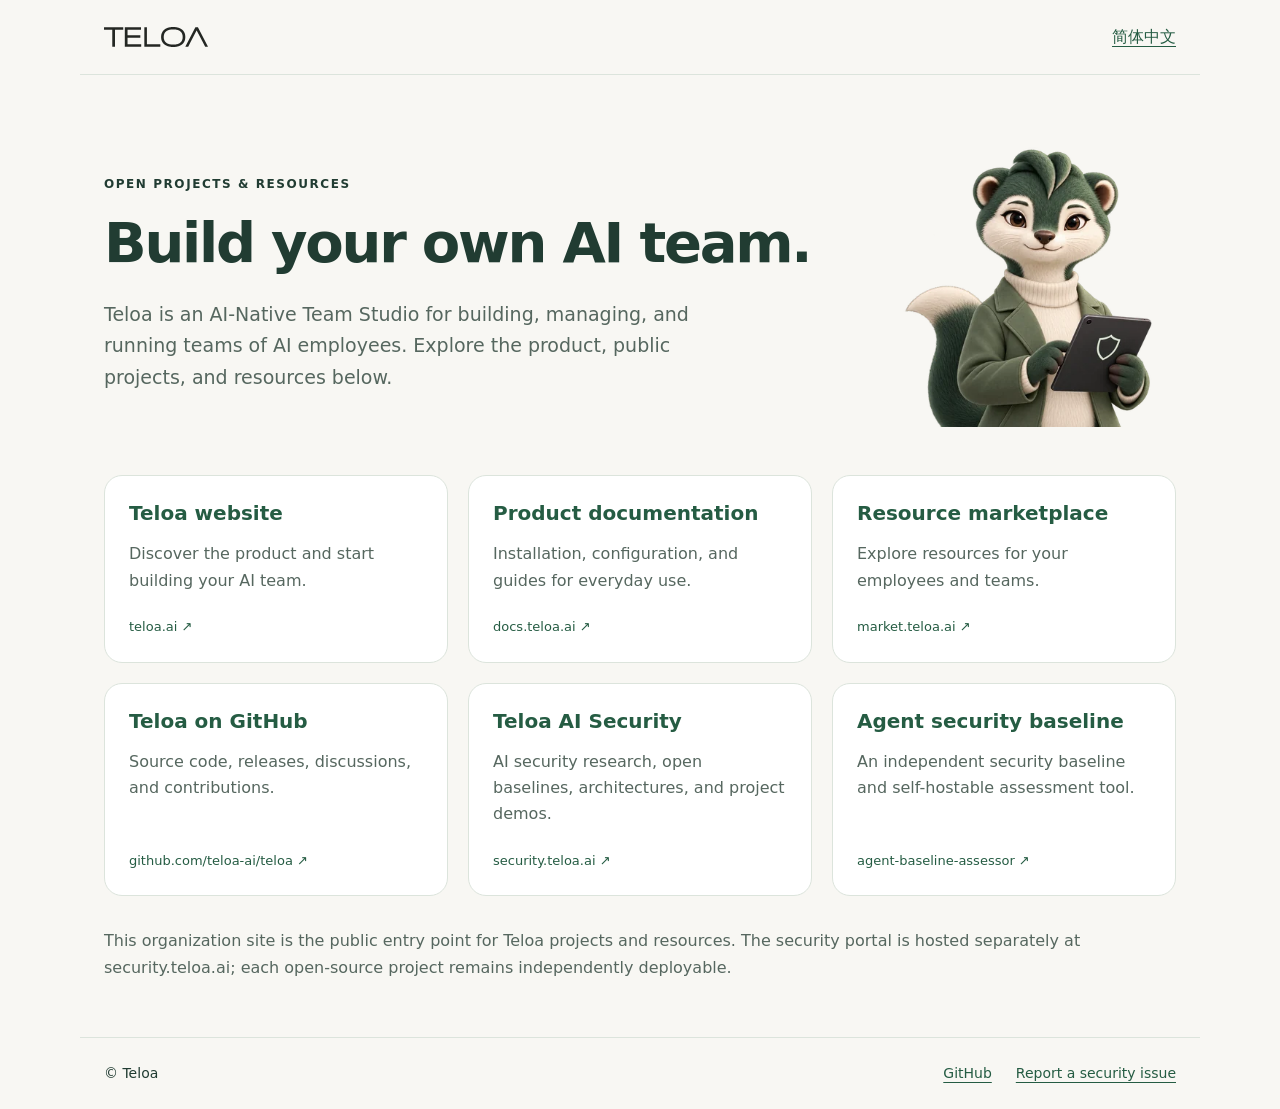
==== commit d47abe49: "refactor: reserve organization Pages for Teloa public resources" ====
--- a/index.html
+++ b/index.html
@@ -1,6 +1,13 @@
 <!doctype html>
-<html lang="en"><head><meta charset="utf-8"><meta name="viewport" content="width=device-width,initial-scale=1"><meta name="author" content="Teloa AI Security"><meta name="description" content="AI security research rooted in Teloa development: open baselines, reference architectures, assessment tools, and vulnerability reporting."><meta http-equiv="Content-Security-Policy" content="default-src 'none'; img-src 'self'; script-src 'self'; style-src 'self'; base-uri 'none'; form-action 'none'"><title>Teloa AI Security · AI Security Research and Open Source</title><link rel="canonical" href="https://security.teloa.ai/"><link rel="alternate" hreflang="en" href="https://security.teloa.ai/?lang=en"><link rel="alternate" hreflang="zh-CN" href="https://security.teloa.ai/?lang=zh-CN"><link rel="alternate" hreflang="x-default" href="https://security.teloa.ai/"><link rel="icon" type="image/png" href="assets/teloa-avatar.png"><link rel="stylesheet" href="assets/site-chrome.css"><link rel="stylesheet" href="assets/security-tokens.css"><link rel="stylesheet" href="assets/security.css"><script defer src="assets/site-chrome.js"></script><script defer src="assets/security.js"></script></head><body data-security-page="home" data-site-locales="en,zh-CN"><a class="security-skip" href="#main">Skip to content / 跳到正文</a><div class="teloa-site-chrome" id="teloa-site-header"></div><main id="main" class="security-main"><section class="security-hero"><div><p class="eyebrow">TELOA AI SECURITY</p><h1>Safer agents.<br>Verifiable controls.</h1><p class="intro">Teloa AI Security is an AI security research and open-source initiative rooted in Teloa development. It focuses on agent identity, authorization, execution boundaries, and security governance, turning design experience into an open baseline, reference architectures, and assessment tools.</p><div class="security-actions"><a class="security-button" href="/agent-baseline-assessor/?lang=en">Start an assessment</a><a href="/report/?lang=en">Report a security issue →</a></div></div><img class="security-hero-art" src="assets/teloa-security.webp" width="360" height="360" alt=""></section>
- <section class="security-section" aria-labelledby="projects"><div class="section-heading"><p class="eyebrow">OPEN BASELINE</p><h2 id="projects">Turn security requirements into reviewable evidence.</h2></div><article class="security-project"><div><h3>Enterprise Agent Identity and Authorization Security Baseline</h3><p>An enterprise agent identity and authorization security baseline and self-assessment tool derived from Teloa development, maintained by Teloa AI Security. It provides open requirements, reference architectures, and maturity assessment for agent platforms.</p><p class="security-note">Self-assessment helps review evidence and identify gaps. The project introduction does not establish that Teloa meets every requirement.</p></div><dl class="security-counts"><div><dt>240</dt><dd>verifiable requirements</dd></div><div><dt>3</dt><dd>maturity levels</dd></div><div><dt>7</dt><dd>UI and documentation languages</dd></div></dl><div class="security-actions"><a class="security-button" href="/agent-baseline-assessor/?lang=en">Online assessment</a><a href="/agent-baseline-assessor/01-standard/diagrams/?lang=en">Reference architectures</a><a href="https://github.com/teloa-ai/agent-baseline-assessor">GitHub and baseline documentation</a></div></article></section>
- <section class="security-section" aria-labelledby="research"><div class="section-heading"><p class="eyebrow">RESEARCH NOTES</p><h2 id="research">Start with a question. Explore the design.</h2></div><div class="security-story-grid"><a class="security-story" href="https://www.teloa.ai/en/blog/agent-security-baseline-overview/"><span class="eyebrow">BASELINE SERIES · 01</span><h3>Assessing Agent Security: Start with One Tool Call</h3><span class="story-link">Read the article →</span></a><a class="security-story" href="https://www.teloa.ai/en/blog/agent-identity/"><span class="eyebrow">BASELINE SERIES · 02</span><h3>Agent Identity: Separate the User, Agent, and Execution Instance</h3><span class="story-link">Read the article →</span></a><a class="security-story" href="https://www.teloa.ai/en/blog/agent-authorization-boundaries/"><span class="eyebrow">BASELINE SERIES · 03</span><h3>From Authorization to Execution: The Boundaries of V2, V3, and V4</h3><span class="story-link">Read the article →</span></a></div></section>
- <section class="security-section" aria-labelledby="team"><div class="section-heading"><h2 id="team">Teloa the squirrel joins the security team</h2></div><div class="security-team"><figure><img src="assets/teloa-security.webp" width="100" height="100" alt="" loading="lazy"><figcaption>Verify identity first</figcaption></figure><figure><img src="assets/teloa-focused.png" width="100" height="100" alt="" loading="lazy"><figcaption>Keep permissions narrow</figcaption></figure><figure><img src="assets/teloa-nailed-it.png" width="100" height="100" alt="" loading="lazy"><figcaption>Keep the evidence</figcaption></figure></div></section>
- <section class="security-contact"><div><p class="eyebrow">SECURITY CONTACT</p><h2>Help improve the security boundaries.</h2><p>Found a security issue in the product or assessment tool? Follow the project’s reporting guidance and include sanitized reproduction steps and impact.</p></div><div class="security-actions"><a class="security-button" href="mailto:security@teloa.ai">security@teloa.ai</a><a href="/report/?lang=en">Read reporting guidance →</a></div></section></main><div class="teloa-site-chrome" id="teloa-site-footer"></div></body></html>
+<html lang="en"><head><meta charset="utf-8"><meta name="viewport" content="width=device-width,initial-scale=1"><meta name="description" content="Teloa public projects, documentation, marketplace, and AI security research."><meta http-equiv="Content-Security-Policy" content="default-src 'none'; img-src 'self'; script-src 'self'; style-src 'self'; base-uri 'none'; form-action 'none'"><link rel="canonical" href="https://teloa-ai.github.io/"><link rel="icon" href="assets/teloa-focused.png"><link rel="stylesheet" href="assets/organization.css"><script defer src="assets/organization.js"></script><title>Teloa · Open Projects and Resources</title></head>
+<body><header><a class="wordmark" data-site="website" href="https://www.teloa.ai/en/"><img src="assets/teloa.svg" width="104" height="32" alt="Teloa"></a><a id="language" href="?lang=zh-CN" lang="zh-CN">简体中文</a></header>
+<main><section class="intro"><div><p class="eyebrow" data-copy="eyebrow">OPEN PROJECTS &amp; RESOURCES</p><h1 data-copy="title">Build your own AI team.</h1><p data-copy="intro">Teloa is an AI-Native Team Studio for building, managing, and running teams of AI employees. Explore the product, public projects, and resources below.</p></div><img src="assets/teloa-security.webp" width="280" height="280" alt="Teloa the squirrel"></section>
+<section class="links" aria-label="Teloa resources">
+<a class="card" data-site="website" href="https://www.teloa.ai/en/"><h2 data-copy="website">Teloa website</h2><p data-copy="websiteText">Discover the product and start building your AI team.</p><span>teloa.ai ↗</span></a>
+<a class="card" data-site="docs" href="https://docs.teloa.ai/en/"><h2 data-copy="docs">Product documentation</h2><p data-copy="docsText">Installation, configuration, and guides for everyday use.</p><span>docs.teloa.ai ↗</span></a>
+<a class="card" data-site="market" href="https://market.teloa.ai/en/"><h2 data-copy="market">Resource marketplace</h2><p data-copy="marketText">Explore resources for your employees and teams.</p><span>market.teloa.ai ↗</span></a>
+<a class="card" href="https://github.com/teloa-ai/teloa"><h2 data-copy="github">Teloa on GitHub</h2><p data-copy="githubText">Source code, releases, discussions, and contributions.</p><span>github.com/teloa-ai/teloa ↗</span></a>
+<a class="card" data-site="security" href="https://security.teloa.ai/?lang=en"><h2>Teloa AI Security</h2><p data-copy="securityText">AI security research, open baselines, architectures, and project demos.</p><span>security.teloa.ai ↗</span></a>
+<a class="card" href="https://github.com/teloa-ai/agent-baseline-assessor"><h2 data-copy="baseline">Agent security baseline</h2><p data-copy="baselineText">An independent security baseline and self-hostable assessment tool.</p><span>agent-baseline-assessor ↗</span></a>
+</section><p class="note" data-copy="note">This organization site is the public entry point for Teloa projects and resources. The security portal is hosted separately at security.teloa.ai; each open-source project remains independently deployable.</p></main>
+<footer><span>© Teloa</span><a href="https://github.com/teloa-ai">GitHub</a><a href="https://security.teloa.ai/report/" data-site="report" data-copy="report">Report a security issue</a></footer></body></html>
--- a/assets/organization.css
+++ b/assets/organization.css
@@ -0,0 +1 @@
+:root{color-scheme:light dark;--bg:#f8f7f3;--surface:#fff;--ink:#213c32;--muted:#56675f;--border:#dce4dc;--link:#255c43}*{box-sizing:border-box}body{margin:0;background:var(--bg);color:var(--ink);font:16px/1.65 system-ui,-apple-system,BlinkMacSystemFont,"Segoe UI",sans-serif}a{color:var(--link);text-underline-offset:4px}a:focus-visible{outline:3px solid #ad8957;outline-offset:5px}header,main,footer{max-width:1120px;margin:auto;padding:24px}header,footer{display:flex;align-items:center;gap:24px}header{justify-content:space-between;border-bottom:1px solid var(--border)}.wordmark{display:flex}.wordmark img{max-width:100%;height:auto}.intro{display:grid;grid-template-columns:1fr 280px;gap:48px;align-items:center;padding:48px 0}.intro>img{max-width:100%;height:auto}.eyebrow{font-size:12px;letter-spacing:.13em;font-weight:700}h1{font-size:clamp(32px,5vw,56px);line-height:1.15;letter-spacing:-.04em;margin:16px 0 24px}h2{font-size:20px;line-height:1.35;margin:0}.intro p:not(.eyebrow){max-width:650px;color:var(--muted);font-size:19px}.links{display:grid;grid-template-columns:repeat(3,minmax(0,1fr));gap:20px}.card{display:flex;flex-direction:column;padding:24px;border:1px solid var(--border);border-radius:18px;background:var(--surface);text-decoration:none}.card:hover{border-color:var(--link)}.card p{color:var(--muted);margin:14px 0 22px}.card span{font-size:13px;margin-top:auto;overflow-wrap:anywhere}.note{color:var(--muted);margin:32px 0}footer{border-top:1px solid var(--border);font-size:14px;flex-wrap:wrap}footer span{margin-right:auto}@media(max-width:800px){.links{grid-template-columns:repeat(2,minmax(0,1fr))}.intro{grid-template-columns:1fr 180px;gap:24px}}@media(max-width:520px){header,main,footer{padding:20px}.intro{grid-template-columns:1fr;padding:28px 0;gap:12px}.intro>img{width:180px;justify-self:center;grid-row:1}.links{grid-template-columns:1fr}}@media(prefers-color-scheme:dark){:root{--bg:#14251d;--surface:#1b3025;--ink:#e9eee7;--muted:#b9c8bc;--border:#365343;--link:#b3d7b6}.wordmark img{filter:brightness(0) invert(1)}}
